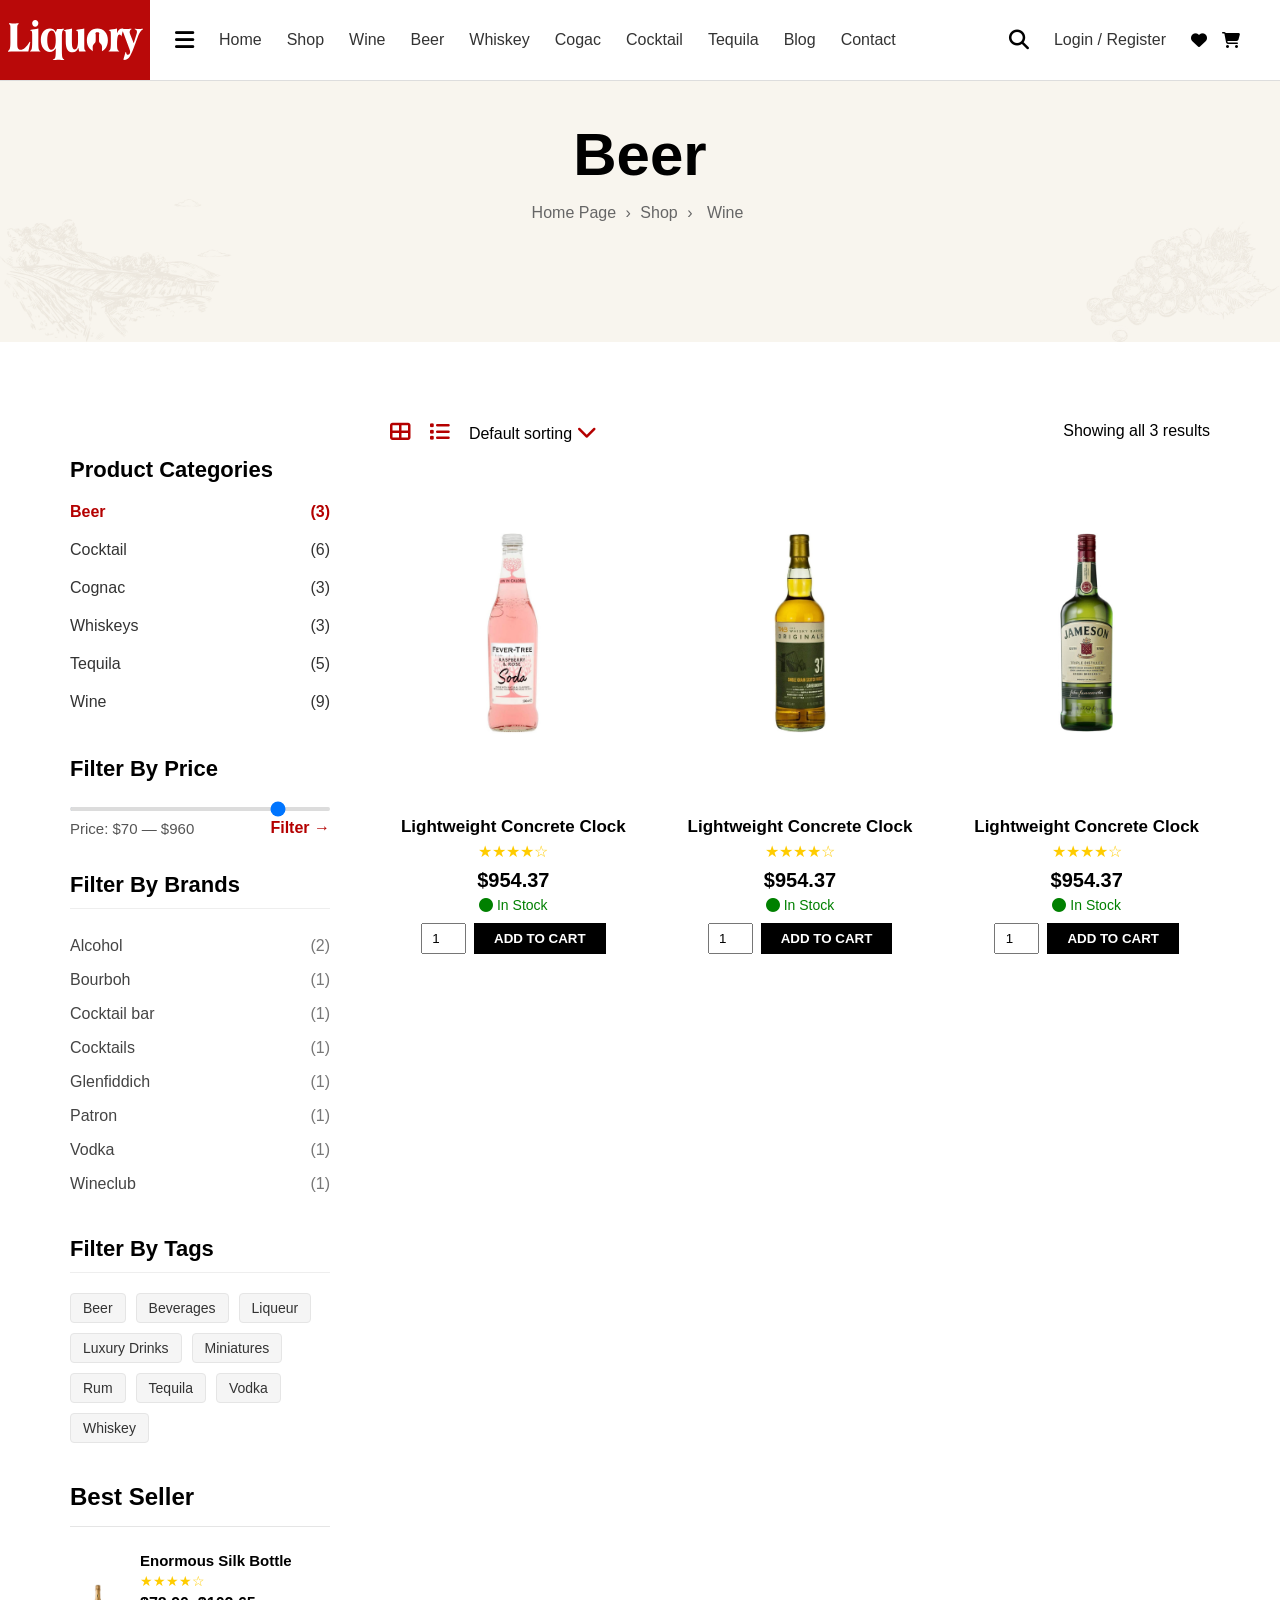
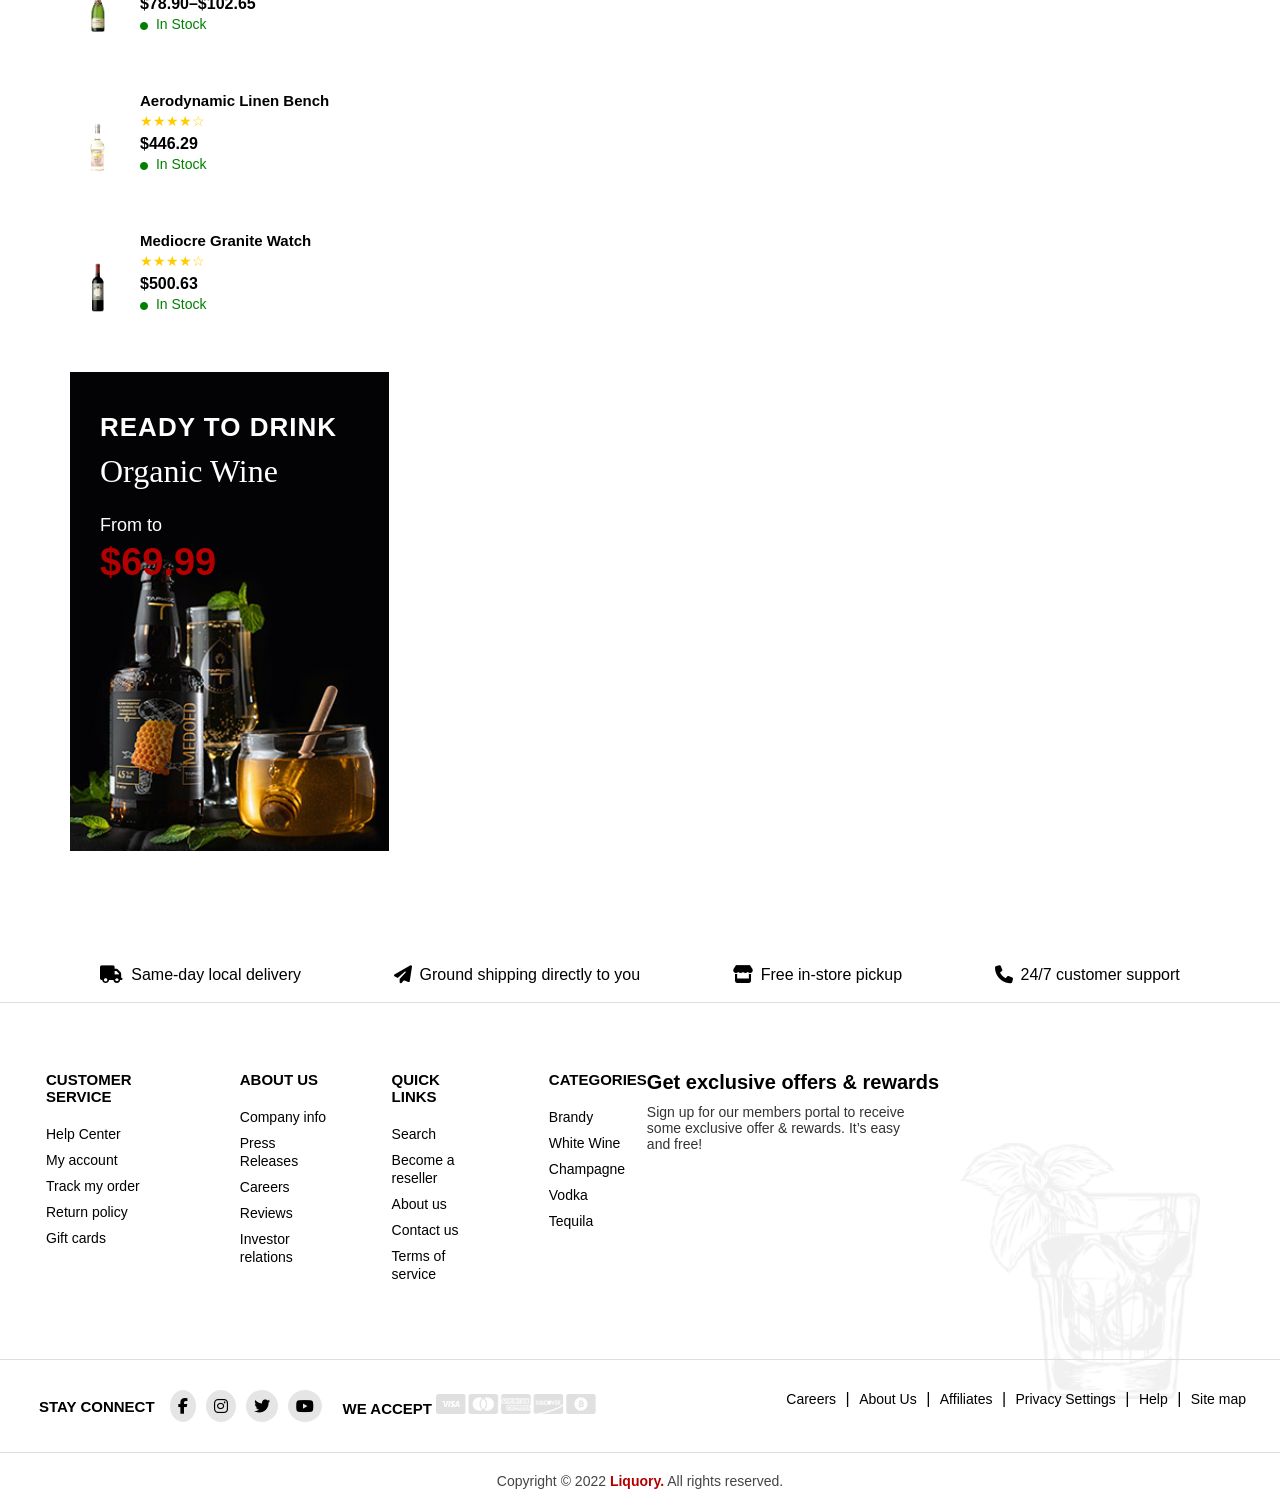
==== FinalProject_Front/Beer.html @ c6798a70 "added beer page and cleaned code" ====
<!DOCTYPE html>
<html lang="en">

<head>
    <meta charset="UTF-8">
    <meta name="viewport" content="width=device-width, initial-scale=1.0">
    <title>LiquoryBeer</title>
    <link rel="stylesheet" href="https://cdnjs.cloudflare.com/ajax/libs/font-awesome/6.5.0/css/all.min.css" />
    <link rel="stylesheet" href="./assets/css/Beer.css">
</head>

<body>

    <header>
        <nav class="navbar">
            <div class="nav-left">
                <div class="red-box">
                    <img src="./assets/img/logo-white (2).svg" alt="">
                </div>

                <div class="sidebar-icon">
                    <i class="fas fa-bars"></i>
                </div>

                <div class="nav-links">
                    <a href="Index.html">Home</a>
                    <a href="Shop1.html">Shop</a>
                    <a href="Wine.html">Wine</a>
                    <a href="Beer.html">Beer</a>
                    <a href="Whiskey.html">Whiskey</a>
                    <a href="Cogac.html">Cogac</a>
                    <a href="Cocktail.html">Cocktail</a>
                    <a href="Tequila.html">Tequila</a>
                    <a href="#blog">Blog</a>
                    <a href="#contact">Contact</a>
                </div>
            </div>

            <div class="nav-right">
                <div class="search-icon">
                    <i class="fas fa-search"></i>
                </div>
                <div class="auth">
                    <a href="#">Login / Register</a>
                </div>
                <div class="icons-nav">
                    <i class="fas fa-heart"></i>
                    <i class="fas fa-shopping-cart"></i>
                </div>
            </div>
        </nav>
    </header>


    <main>

        <section id="page-header">
            <div class="page-header-content">
                <h1>Beer</h1>

                <p class="breadcrumb">
                    <a href="#">Home Page</a> <span>›</span>
                    <a href="#">Shop</a> <span>›</span>
                    <span>Wine</span>
                </p>
            </div>
        </section>




        <section id="shop-page">
            <div class="shop-layout">

                <aside class="sidebar">

                    <section class="filter-section">
                        <h3 class="filter-title">Product Categories</h3>

                        <ul class="category-list">
                            <!-- <li>Accessories <span>(3)</span></li> -->
                            <li class="active">Beer <span>(3)</span></li>
                            <li>Cocktail <span>(6)</span></li>
                            <li>Cognac <span>(3)</span></li>
                            <!-- <li>Deals <span>(7)</span></li> -->
                            <!-- <li>Others Drinks <span>(2)</span></li> -->
                            <li>Whiskeys <span>(3)</span></li>
                            <li>Tequila <span>(5)</span></li>
                            <li>Wine <span>(9)</span></li>
                        </ul>
                    </section>



                    <section class="filter-section">
                        <h3 class="filter-title">Filter By Price</h3>

                        <div class="price-filter">
                            <input type="range" min="70" max="960" value="800">

                            <div class="filter-footer">
                                <p class="price-range">Price: $70 — $960</p>
                                <a href="#" class="filter-link">Filter →</a>
                            </div>
                        </div>
                    </section>



                    <section class="filter-section">
                        <h3 class="filter-title">Filter By Brands</h3>
                        <hr class="filter-line">

                        <ul class="brand-list">
                            <li>Alcohol <span>(2)</span></li>
                            <li>Bourboh <span>(1)</span></li>
                            <li>Cocktail bar <span>(1)</span></li>
                            <li>Cocktails <span>(1)</span></li>
                            <li>Glenfiddich <span>(1)</span></li>
                            <li>Patron <span>(1)</span></li>
                            <li>Vodka <span>(1)</span></li>
                            <li>Wineclub <span>(1)</span></li>
                        </ul>
                    </section>



                    <section class="filter-section">
                        <h3 class="filter-title">Filter By Tags</h3>
                        <hr class="filter-line">

                        <div class="tag-box">
                            <span class="tag">Beer</span>
                            <span class="tag">Beverages</span>
                            <span class="tag">Liqueur</span>
                            <span class="tag">Luxury Drinks</span>
                            <span class="tag">Miniatures</span>
                            <span class="tag">Rum</span>
                            <span class="tag">Tequila</span>
                            <span class="tag">Vodka</span>
                            <span class="tag">Whiskey</span>
                        </div>
                    </section>



                    <section class="best-seller-box">
                        <h3 class="best-seller-title">Best Seller</h3>
                        <hr class="best-line">

                        <div class="best-seller-item">
                            <img src="./assets/img/DomaineCarneros.jpg" alt="">
                            <div class="best-info">
                                <h4>Enormous Silk Bottle</h4>
                                <div class="stars">★★★★☆</div>
                                <p class="best-price">$78.90–$102.65</p>
                                <p class="best-stock"><i class="fa-solid fa-circle"></i> In Stock</p>
                            </div>
                        </div>

                        <div class="best-seller-item">
                            <img src="./assets/img/Prosecco.jpg" alt="">
                            <div class="best-info">
                                <h4>Aerodynamic Linen Bench</h4>
                                <div class="stars">★★★★☆</div>
                                <p class="best-price">$446.29</p>
                                <p class="best-stock"><i class="fa-solid fa-circle"></i> In Stock</p>
                            </div>
                        </div>

                        <div class="best-seller-item">
                            <img src="./assets/img/RedWine.jpg" alt="">
                            <div class="best-info">
                                <h4>Mediocre Granite Watch</h4>
                                <div class="stars">★★★★☆</div>
                                <p class="best-price">$500.63</p>
                                <p class="best-stock"><i class="fa-solid fa-circle"></i> In Stock</p>
                            </div>
                        </div>
                    </section>


                    <section class="best-banner-box">
                        <div class="banner-content">
                            <h3>READY TO DRINK</h3>
                            <h2>Organic Wine</h2>
                            <p class="from">From to</p>
                            <p class="price">$69.99</p>
                        </div>

                        <img src="./assets/img/Banner2-1.jpg" alt="">
                    </section>


                </aside>


                <div class="products-area">

                    <div class="products-header">
                        <div class="sorting-left">
                            <i class="fa-solid fa-table-cells-large"></i>
                            <i class="fa-solid fa-list"></i>
                            <span>Default sorting <i class="fa-solid fa-chevron-down"></i></span>
                        </div>

                        <div class="results-right">
                            Showing all 3 results
                        </div>
                    </div>

                    <div class="products-grid">

                        <div class="product-card">

                            <div class="product-img">
                                <img src="./assets/img/FeverTree.jpg" alt="">

                                <div class="product-icons">
                                    <i class="fa-solid fa-magnifying-glass"></i>
                                    <i class="fa-solid fa-cart-shopping"></i>
                                </div>
                            </div>

                            <h4>Lightweight Concrete Clock</h4>
                            <div class="stars">★★★★☆</div>
                            <p class="price">$954.37</p>
                            <p class="stock"><i class="fa-solid fa-circle"></i> In Stock</p>

                            <div class="cart">
                                <input type="number" value="1">
                                <button>ADD TO CART</button>
                            </div>
                        </div>

                        <div class="product-card">

                            <div class="product-img">
                                <img src="./assets/img/TheWhiskyBarrel.jpg" alt="">

                                <div class="product-icons">
                                    <i class="fa-solid fa-magnifying-glass"></i>
                                    <i class="fa-solid fa-cart-shopping"></i>
                                </div>
                            </div>

                            <h4>Lightweight Concrete Clock</h4>
                            <div class="stars">★★★★☆</div>
                            <p class="price">$954.37</p>
                            <p class="stock"><i class="fa-solid fa-circle"></i> In Stock</p>

                            <div class="cart">
                                <input type="number" value="1">
                                <button>ADD TO CART</button>
                            </div>
                        </div>

                        <div class="product-card">

                            <div class="product-img">
                                <img src="./assets/img/Jameson.jpg" alt="">

                                <div class="product-icons">
                                    <i class="fa-solid fa-magnifying-glass"></i>
                                    <i class="fa-solid fa-cart-shopping"></i>
                                </div>
                            </div>

                            <h4>Lightweight Concrete Clock</h4>
                            <div class="stars">★★★★☆</div>
                            <p class="price">$954.37</p>
                            <p class="stock"><i class="fa-solid fa-circle"></i> In Stock</p>

                            <div class="cart">
                                <input type="number" value="1">
                                <button>ADD TO CART</button>
                            </div>
                        </div>
                    </div>
                </div>

            </div>
        </section>



    </main>

    <footer id="footer">
        <div class="footer-top">
            <div class="footer-info">
                <i class="fa-solid fa-truck"></i>
                <p>Same-day local delivery</p>
            </div>
            <div class="footer-info">
                <i class="fa-solid fa-paper-plane"></i>
                <p>Ground shipping directly to you</p>
            </div>
            <div class="footer-info">
                <i class="fa-solid fa-store"></i>
                <p>Free in-store pickup</p>
            </div>
            <div class="footer-info">
                <i class="fa-solid fa-phone"></i>
                <p>24/7 customer support</p>
            </div>
        </div>

        <div class="footer-main">
            <div class="footer-cols">
                <div class="footer-col">
                    <h4>CUSTOMER SERVICE</h4>
                    <ul>
                        <li><a href="#">Help Center</a></li>
                        <li><a href="#">My account</a></li>
                        <li><a href="#">Track my order</a></li>
                        <li><a href="#">Return policy</a></li>
                        <li><a href="#">Gift cards</a></li>
                    </ul>
                </div>

                <div class="footer-col">
                    <h4>ABOUT US</h4>
                    <ul>
                        <li><a href="#">Company info</a></li>
                        <li><a href="#">Press Releases</a></li>
                        <li><a href="#">Careers</a></li>
                        <li><a href="#">Reviews</a></li>
                        <li><a href="#">Investor relations</a></li>
                    </ul>
                </div>

                <div class="footer-col">
                    <h4>QUICK LINKS</h4>
                    <ul>
                        <li><a href="#">Search</a></li>
                        <li><a href="#">Become a reseller</a></li>
                        <li><a href="#">About us</a></li>
                        <li><a href="#">Contact us</a></li>
                        <li><a href="#">Terms of service</a></li>
                    </ul>
                </div>

                <div class="footer-col">
                    <h4>CATEGORIES</h4>
                    <ul>
                        <li><a href="#">Brandy</a></li>
                        <li><a href="#">White Wine</a></li>
                        <li><a href="#">Champagne</a></li>
                        <li><a href="#">Vodka</a></li>
                        <li><a href="#">Tequila</a></li>
                    </ul>
                </div>
            </div>

            <div class="footer-offer">
                <h3>Get exclusive offers & rewards</h3>
                <p>
                    Sign up for our members portal to receive some exclusive offer & rewards. It’s easy and free!
                </p>
            </div>
        </div>

        <div class="footer-bottom">
            <div class="footer-left">
                <div class="social">
                    <span class="title">STAY CONNECT</span>
                    <div class="social-icons">
                        <i class="fa-brands fa-facebook-f"></i>
                        <i class="fa-brands fa-instagram"></i>
                        <i class="fa-brands fa-twitter"></i>
                        <i class="fa-brands fa-youtube"></i>
                    </div>
                </div>

                <div class="payments">
                    <span class="title">WE ACCEPT</span>
                    <img src="./assets/img/PaymentLogo.png" alt="">
                </div>
            </div>

            <div class="footer-right">
                <div class="links">
                    <a href="#">Careers</a> |
                    <a href="#">About Us</a> |
                    <a href="#">Affiliates</a> |
                    <a href="#">Privacy Settings</a> |
                    <a href="#">Help</a> |
                    <a href="#">Site map</a>
                </div>
            </div>
        </div>
        <div class="footer-copy">
            <p>Copyright © 2022 <span>Liquory.</span> All rights reserved.</p>
        </div>
        <img src="./assets/img/Glass.png" alt="Footer Decoration" class="footer-side-image">
    </footer>

    <script src="./assets/js/Beer.js"></script>

</body>

</html>
---- FinalProject_Front/assets/css/Beer.css ----
* {
    margin: 0;
    padding: 0;
    box-sizing: border-box;
    scroll-behavior: smooth;
}

body {
    font-family: Arial, sans-serif;
}

header {
    position: fixed;
    top: 0;
    left: 0;
    width: 100%;
    background-color: #fff;
    border-bottom: 1px solid #ddd;
    z-index: 1000;
}

.navbar {
    display: flex;
    align-items: center;
    justify-content: space-between;
    height: 80px;
    padding: 0 40px;
}

.nav-left {
    margin-left: -40px;
    display: flex;
    align-items: center;
    gap: 25px;
}

.red-box {
    width: 150px;
    height: 80px;
    background-color: rgb(185, 9, 9);
    display: flex;
    align-items: center;
    justify-content: center;
}

.brand-logo {
    height: 45px;
    object-fit: contain;
}

.sidebar-icon i {
    font-size: 22px;
    cursor: pointer;
}

.nav-links {
    display: flex;
    align-items: center;
    gap: 25px;
}

.nav-links a {
    text-decoration: none;
    color: #333;
    font-weight: 500;
    transition: color 0.3s;
}

.nav-links a:hover {
    color: red;
}

.nav-right {
    display: flex;
    align-items: center;
    gap: 25px;
}

.search-icon i,
.icons i {
    font-size: 20px;
    cursor: pointer;
}

.auth a {
    text-decoration: none;
    color: #333;
    font-weight: 500;
}

.icons-nav {
    display: flex;
    gap: 15px;
}

section:nth-child(even) {
    background-color: #fff;
}



#page-header {
    background: #f8f5ee url("../img/Background3.png") center bottom no-repeat;
    background-size: 100% auto;
    text-align: center;
    padding: 120px 0;
}

.page-header-content h1 {
    font-size: 60px;
    font-weight: 800;
    margin-bottom: 15px;
}

.page-header-content .breadcrumb {
    font-size: 16px;
    color: #666;
}

.page-header-content .breadcrumb a {
    color: #666;
    text-decoration: none;
    font-weight: 500;
}

.page-header-content .breadcrumb span {
    margin: 0 5px;
}

.page-header-content .breadcrumb a:hover {
    color: #000;
}




#shop-page {
    padding: 80px 70px;
    background-color: #fff;
}

.shop-layout {
    display: flex;
    gap: 60px;
}


.sidebar {
    width: 260px;
}

.filter-section {
    margin-bottom: 35px;
}

.filter-title {
    font-size: 22px;
    font-weight: 700;
    margin-bottom: 15px;
}

.filter-line {
    border: none;
    height: 1px;
    background: #e5e5e5;
    margin-bottom: 15px;
}

.category-list {
    list-style: none;
    padding: 0;
    margin: 0;
}

.category-list li {
    font-size: 16px;
    padding: 10px 0;
    display: flex;
    justify-content: space-between;
    cursor: pointer;
    color: #333;
    transition: 0.2s ease;
}

.category-list li:hover,
.category-list li.active {
    color: #b40000;
    font-weight: 700;
}

.price-filter input[type="range"] {
    width: 100%;
    margin: 15px 0 8px 0;
    cursor: pointer;
}

.price-filter input[type="range"]::-webkit-slider-runnable-track {
    height: 4px;
    background: #dcdcdc;
    border-radius: 3px;
}

.price-filter input[type="range"]::-webkit-slider-thumb {
    -webkit-appearance: none;
    width: 16px;
    height: 16px;
    background: #b40000;
    border-radius: 50%;
    margin-top: -6px;
    cursor: pointer;
}

.price-filter input[type="range"]::-moz-range-thumb {
    width: 16px;
    height: 16px;
    background: #b40000;
    border-radius: 50%;
    cursor: pointer;
}


.price-range {
    color: #555;
    font-size: 15px;
}

.filter-footer {
    display: flex;
    justify-content: space-between;
    align-items: center;
}

.filter-link {
    color: #b40000;
    font-weight: 600;
    font-size: 16px;
    text-decoration: none;
}

.filter-link:hover {
    text-decoration: underline;
}

.brand-list {
    list-style: none;
    padding: 0;
    margin: 0;
}

.brand-list li {
    font-size: 16px;
    padding: 8px 0;
    display: flex;
    justify-content: space-between;
    cursor: pointer;
    color: #444;
    transition: 0.2s ease;
}

.brand-list li:hover {
    color: #b40000;
    font-weight: 600;
}

.tag-box {
    display: flex;
    flex-wrap: wrap;
    gap: 10px;
}

.tag {
    display: inline-block;
    padding: 6px 12px;
    border: 1px solid #ddd;
    border-radius: 4px;
    font-size: 14px;
    cursor: pointer;
    color: #555;
    transition: 0.2s ease;
}

.tag:hover {
    background: #b40000;
    color: #fff;
    border-color: #b40000;
}



.products-area {
    flex: 1;
}

.products-header {
    display: flex;
    justify-content: space-between;
    margin-bottom: 25px;
}

.sorting-left i {
    margin-right: 15px;
    cursor: pointer;
    color: #b40000;
    font-size: 20px;
}

.products-grid {
    display: grid;
    grid-template-columns: repeat(3, 1fr);
    gap: 40px;
}

.product-card {
    text-align: center;
    transition: 0.3s;
}

.product-card:hover {
    transform: translateY(-5px);
}

.product-card img {
    width: 230px;
    height: 330px;
    object-fit: contain;
}

.product-img {
    position: relative;
    overflow: hidden;
}

.product-icons {
    position: absolute;
    top: 57px;
    right: 51px;
    display: flex;
    flex-direction: column;
    gap: 10px;
    opacity: 0;
    transform: translateY(-12px);
    transition: opacity 0.3s ease, transform 0.3s ease;
}

.product-icons i {
    background-color: #fff;
    color: #000;
    border-radius: 50%;
    padding: 10px;
    font-size: 14px;
    cursor: pointer;
    box-shadow: 0 2px 6px rgba(0, 0, 0, 0.2);
    transition: background 0.3s ease, color 0.3s ease;
}

.product-card:hover .product-icons {
    opacity: 1;
    transform: translateY(0);
}

.product-icons i:hover {
    background-color: #b40000;
    color: #fff;
}

.product-card h4 {
    margin: 15px 0 5px 0;
    font-size: 17px;
    font-weight: 700;
}

.stars {
    color: #ffcc00;
    margin-bottom: 8px;
}

.price {
    font-size: 20px;
    font-weight: 700;
    color: #000;
}

.stock {
    color: green;
    margin-top: 5px;
    font-size: 14px;
}

.cart {
    display: flex;
    justify-content: center;
    gap: 8px;
    margin-top: 10px;
}

.cart input {
    width: 45px;
    text-align: center;
}

.cart button {
    background: #000;
    color: #fff;
    padding: 8px 20px;
    border: none;
    cursor: pointer;
    font-weight: 600;
    transition: 0.3s;
}

.cart button:hover {
    background: #b40000;
}




.best-seller-box {
    margin-top: 40px;
}

.best-seller-title {
    font-size: 24px;
    font-weight: 700;
    margin-bottom: 15px;
}

.best-line {
    border: none;
    height: 1px;
    background: #e5e5e5;
    margin-bottom: 25px;
}

.best-seller-item {
    display: flex;
    align-items: flex-start;
    gap: 15px;
    margin-bottom: 30px;
}

.best-seller-item img {
    width: 55px;
    height: 110px;
    object-fit: contain;
}

.best-info h4 {
    font-size: 15px;
    font-weight: 700;
    margin-bottom: 4px;
}

.best-info .stars {
    color: #ffcc00;
    font-size: 14px;
    margin-bottom: 6px;
}

.best-price {
    font-size: 16px;
    font-weight: 700;
    margin-bottom: 3px;
}

.best-stock {
    color: green;
    font-size: 14px;
}

.best-stock i {
    font-size: 8px;
    margin-right: 4px;
}

.best-banner-box {
    height: 400px;
    width: 319px;
    position: relative;
    margin-top: 30px;
    margin-bottom: 96px;
}

.best-banner-box img {
    width: 100%;
    display: block;
}

.banner-content {
    position: absolute;
    top: 40px;
    left: 30px;
    z-index: 2;
    color: #fff;
    text-align: left;
}

.banner-content h3 {
    font-size: 26px;
    font-weight: 800;
    margin-bottom: 10px;
    letter-spacing: 1px;
}

.banner-content h2 {
    font-size: 32px;
    font-family: "Brush Script MT", cursive;
    font-weight: 400;
    margin-bottom: 25px;
}

.banner-content .from {
    font-size: 18px;
    margin-bottom: 5px;
}

.banner-content .price {
    font-size: 38px;
    font-weight: 800;
    color: #b40000;
}






.filter-section {
    margin-top: 35px;
}

.filter-title {
    font-size: 22px;
    font-weight: 700;
    margin-bottom: 10px;
}

.filter-line {
    border: none;
    border-top: 1px solid #eee;
    margin-bottom: 20px;
}

.brand-list {
    list-style: none;
    padding: 0;
    margin: 0;
}

.brand-list li {
    display: flex;
    justify-content: space-between;
    padding: 8px 0;
    font-size: 16px;
    cursor: pointer;
    color: #444;
}

.brand-list li span {
    color: #777;
}

.brand-list li:hover {
    color: #b40000;
}

.tag-box {
    display: flex;
    flex-wrap: wrap;
    gap: 10px;
}

.tag {
    background: #f5f5f5;
    border: 1px solid #e5e5e5;
    padding: 6px 12px;
    border-radius: 4px;
    font-size: 14px;
    color: #333;
    cursor: pointer;
    transition: 0.2s;
}

.tag:hover {
    background: #b40000;
    border-color: #b40000;
    color: #fff;
}











#footer {
    position: relative;
    background-color: #fff;
    color: #000;
    font-family: "Poppins", sans-serif;
    overflow: hidden;
}

.footer-side-image {
    position: absolute;
    right: 80px;
    bottom: 110px;
    width: 240px;
    height: auto;
    opacity: 0.6;
    pointer-events: none;
    z-index: 1;
}

.footer-main,
.footer-bottom {
    position: relative;
    z-index: 5;
}



.footer-top {
    display: flex;
    justify-content: space-around;
    align-items: center;
    border-bottom: 1px solid #ddd;
    padding: 18px 54px;
}

.footer-top .footer-info {
    display: flex;
    align-items: center;
    gap: 8px;
}

.footer-top i {
    font-size: 18px;
}

.footer-main {
    display: flex;
    justify-content: space-between;
    padding: 68px 221px;
    position: relative;
}

.footer-cols {
    margin-left: -175px;
    display: flex;
    gap: 60px;
}

.footer-col h4 {
    font-weight: 700;
    font-size: 15px;
    margin-bottom: 20px;
}

.footer-col ul {
    list-style: none;
    padding: 0;
}

.footer-col ul li {
    margin-bottom: 8px;
}

.footer-col ul li a {
    color: #000;
    text-decoration: none;
    font-size: 14px;
}

.footer-col ul li a:hover {
    color: #b40000;
}

.footer-offer {
    margin-right: 90px;
    position: relative;
    width: 350px;
}

.footer-offer h3 {
    font-size: 20px;
    font-weight: 700;
}

.footer-offer p {
    font-size: 14px;
    color: #333;
    margin-top: 10px;
    max-width: 280px;
}

.footer-offer img {
    position: absolute;
    right: 0;
    top: 20px;
    width: 180px;
    opacity: 0.15;
}

.footer-bottom {
    display: flex;
    justify-content: space-between;
    align-items: flex-start;
    border-top: 1px solid #ddd;
    padding: 30px 75px;
    margin-left: -36px;
}

.footer-left {
    display: flex;
    align-items: center;
    gap: 21px;
}

.footer-left .social {
    display: flex;
    align-items: center;
    gap: 15px;
}

.footer-left .title {
    font-weight: 700;
    font-size: 15px;
    margin-bottom: 0;
}

.social-icons {
    display: flex;
    align-items: center;
    gap: 10px;
}

.social-icons i {
    background: #e5e5e5;
    color: #000;
    border-radius: 50%;
    padding: 8px;
    cursor: pointer;
    transition: 0.3s;
}

.social-icons i:hover {
    background: #b40000;
    color: #fff;
}

.payments img {
    width: 160px;
    opacity: 0.6;
}

.footer-right {
    text-align: right;
    margin-right: -46px;
}

.footer-right .links a {
    color: #000;
    text-decoration: none;
    margin: 0 5px;
    font-size: 14px;
}

.footer-right .links a:hover {
    color: #b40000;
}

.footer-right p {
    font-size: 14px;
    color: #444;
    margin-top: 10px;
}

.footer-copy {
    border-top: 1px solid #ddd;
    text-align: center;
    padding: 20px 0;
    background-color: #fff;
}

.footer-copy p {
    font-size: 14px;
    color: #444;
    margin: 0;
}

.footer-copy span {
    color: #b40000;
    font-weight: 700;
}
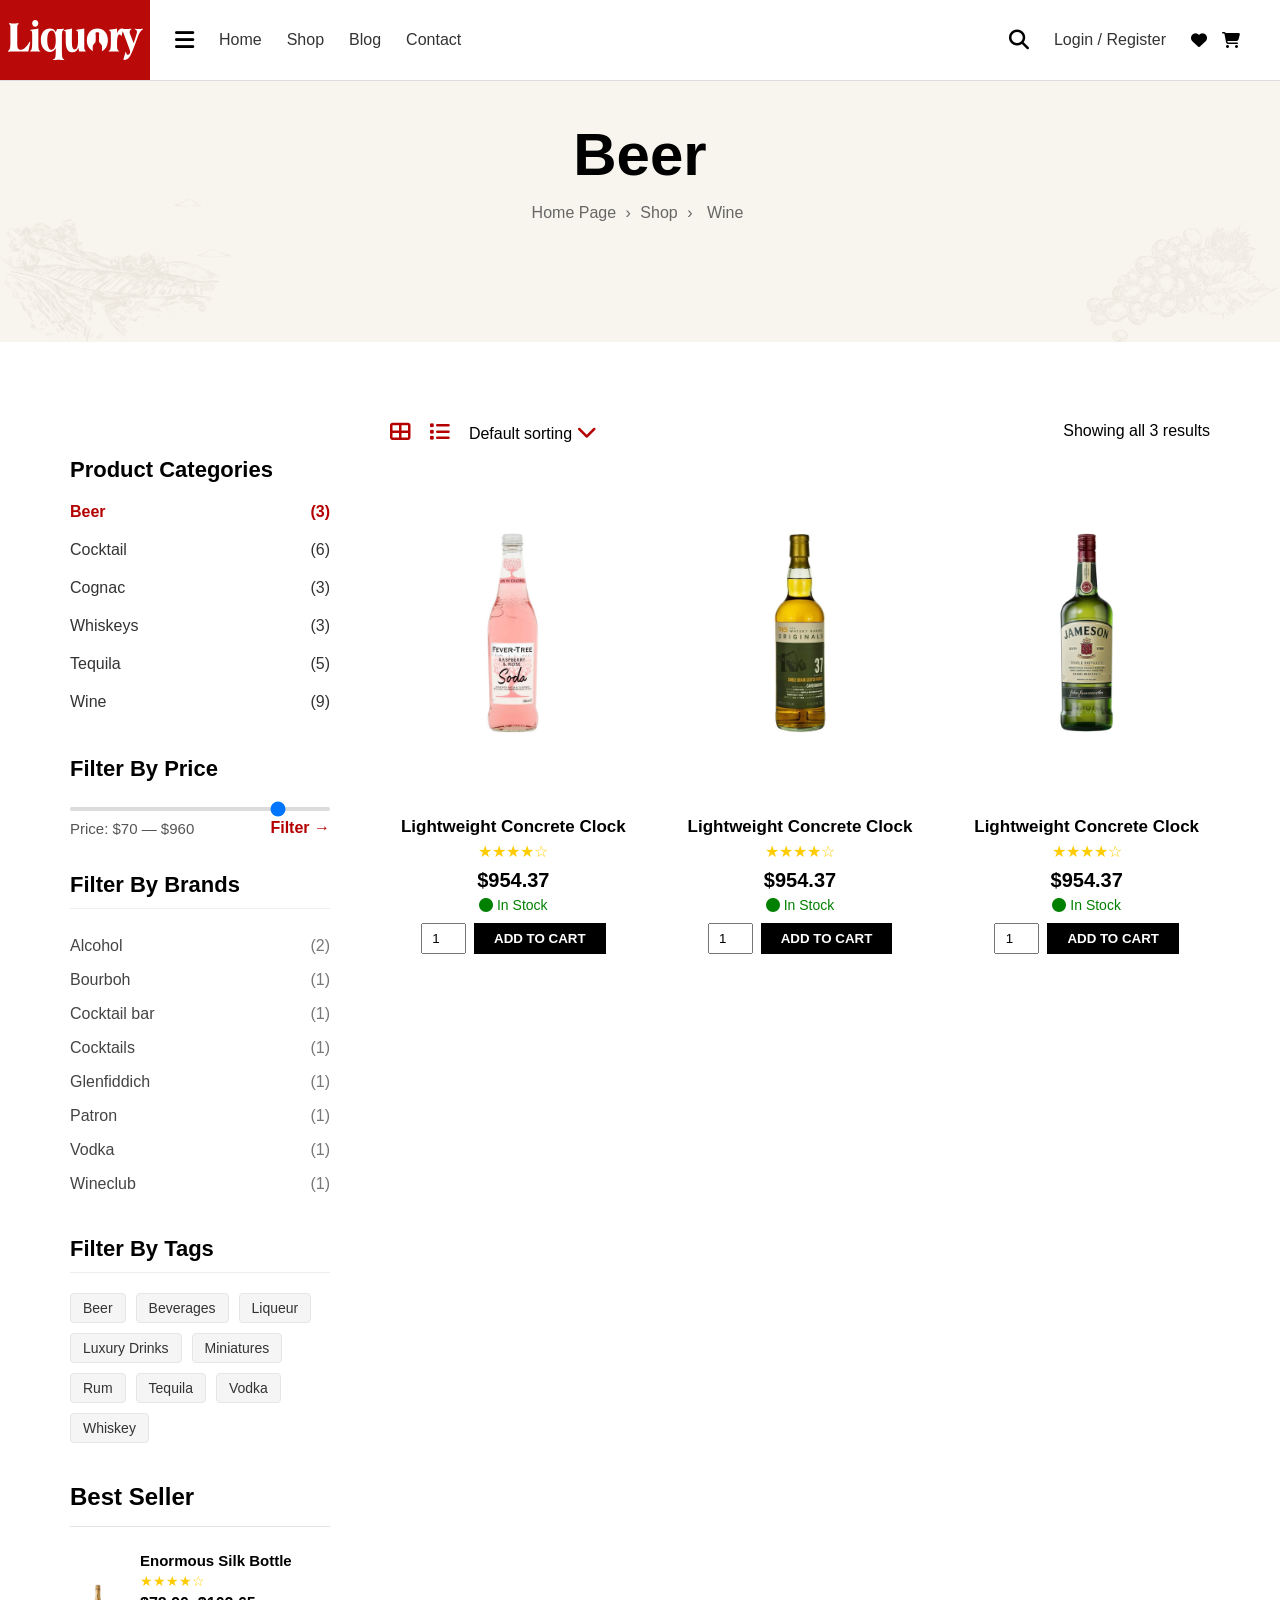
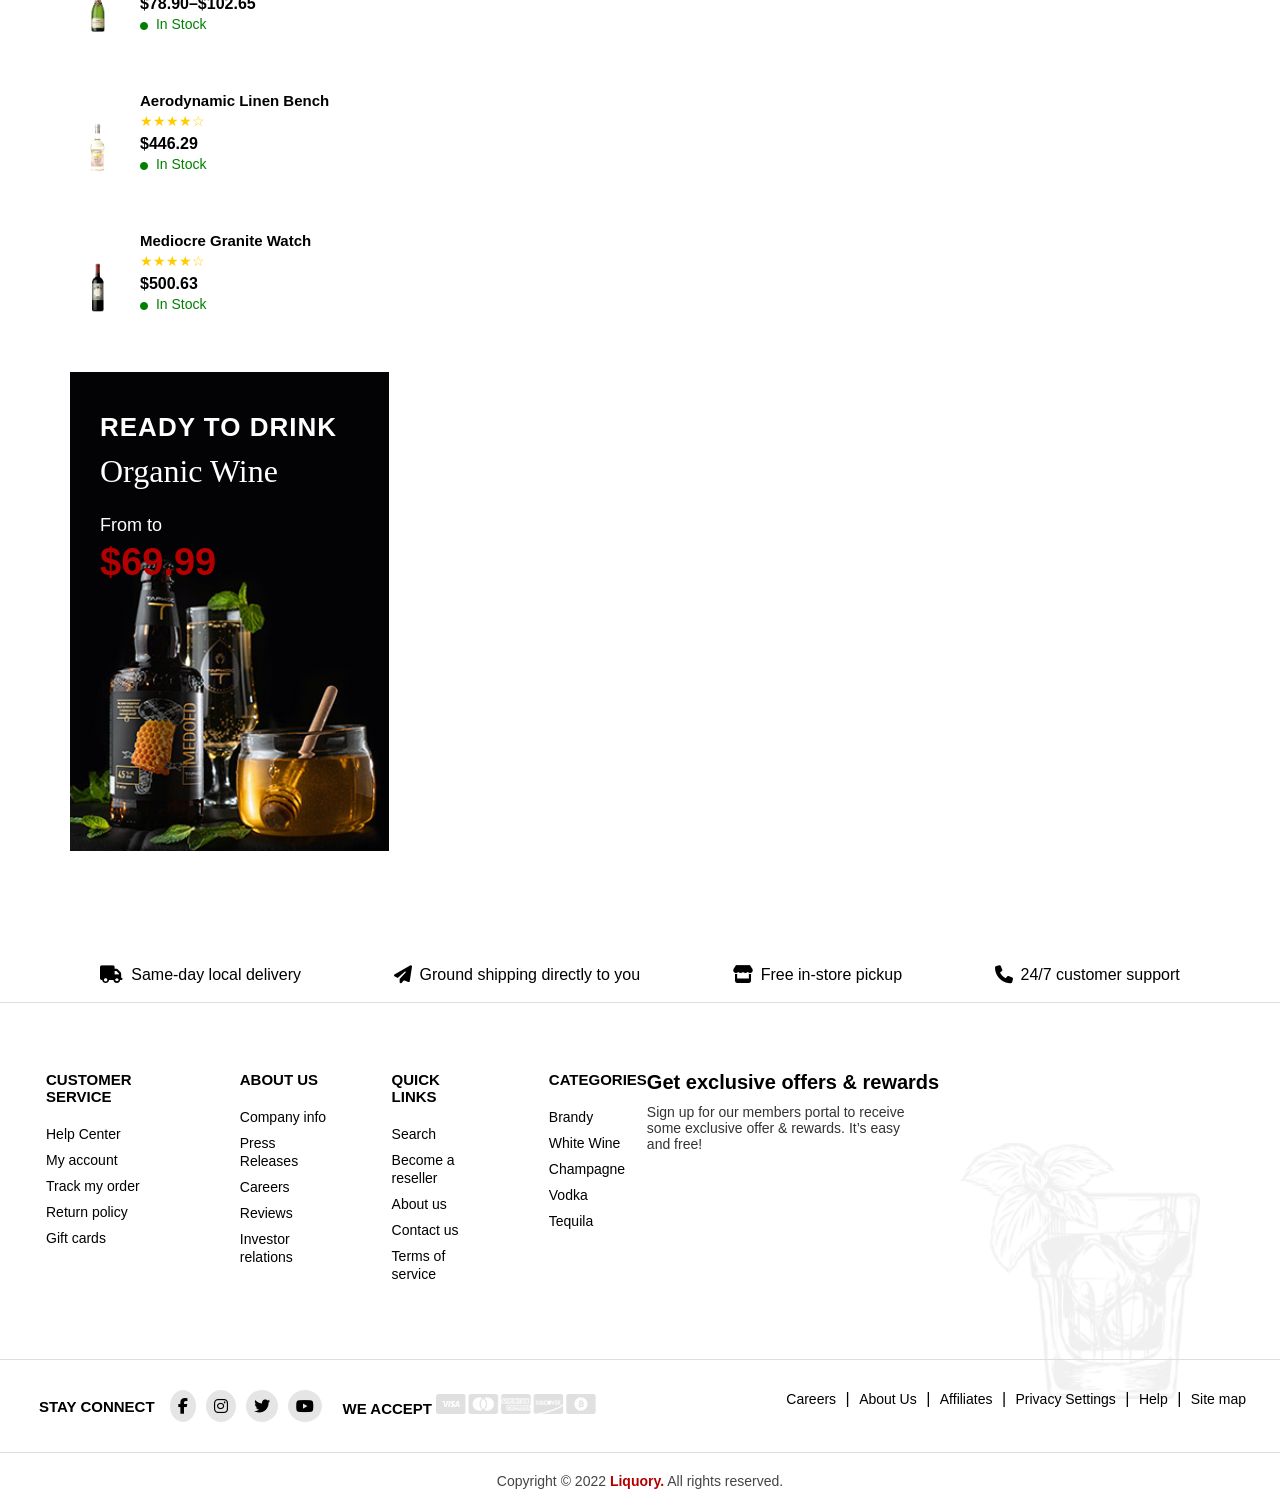
==== commit 619d5c04: "edited sidebar section" ====
--- a/FinalProject_Front/Beer.html
+++ b/FinalProject_Front/Beer.html
@@ -18,21 +18,55 @@
                     <img src="./assets/img/logo-white (2).svg" alt="">
                 </div>
 
-                <div class="sidebar-icon">
+                <div class="sidebar-icon" onclick="toggleSidebar()">
                     <i class="fas fa-bars"></i>
                 </div>
+                <div id="sidebar-dropdown" class="sidebar-dropdown">
+                    <ul>
+                        <li>
+                            <a href="Wine.html">
+                                <i class="fa-solid fa-wine-glass"></i> Wine
+                            </a>
+                        </li>
+
+                        <li>
+                            <a href="Beer.html">
+                                <i class="fa-solid fa-beer-mug-empty"></i> Beer
+                            </a>
+                        </li>
+
+                        <li>
+                            <a href="Whiskey.html">
+                                <i class="fa-solid fa-whiskey-glass"></i> Whiskey
+                            </a>
+                        </li>
+
+                        <li>
+                            <a href="Cogac.html">
+                                <i class="fa-solid fa-whiskey-glass"></i> Cognac
+                            </a>
+                        </li>
+
+                        <li>
+                            <a href="Cocktail.html">
+                                <i class="fa-solid fa-martini-glass"></i> Cocktail
+                            </a>
+                        </li>
+
+                        <li>
+                            <a href="Tequila.html">
+                                <i class="fa-solid fa-bottle-droplet"></i> Tequila
+                            </a>
+                        </li>
+                    </ul>
+                </div>
+
 
                 <div class="nav-links">
                     <a href="Index.html">Home</a>
                     <a href="Shop1.html">Shop</a>
-                    <a href="Wine.html">Wine</a>
-                    <a href="Beer.html">Beer</a>
-                    <a href="Whiskey.html">Whiskey</a>
-                    <a href="Cogac.html">Cogac</a>
-                    <a href="Cocktail.html">Cocktail</a>
-                    <a href="Tequila.html">Tequila</a>
-                    <a href="#blog">Blog</a>
-                    <a href="#contact">Contact</a>
+                    <a href="Blog.html">Blog</a>
+                    <a href="Contact.html">Contact</a>
                 </div>
             </div>
 
--- a/FinalProject_Front/assets/css/Beer.css
+++ b/FinalProject_Front/assets/css/Beer.css
@@ -96,6 +96,110 @@
 section:nth-child(even) {
     background-color: #fff;
 }
+
+
+
+
+
+
+
+
+
+
+/* ---------- SIDEBAR DROPDOWN (yuxarıdan aşağı düşən) ---------- */
+.sidebar-dropdown {
+    position: absolute;
+    top: 80px;            /* navbarın altı */
+    left: 151px;          /* iconun altına uyğunlaşdırma */
+    width: 260px;
+    height: 500px;
+    background: #f8f5ee url("../img/DropdownImg.png") center bottom no-repeat;
+    border: 1px solid #ddd;
+    box-shadow: 0 8px 25px rgba(0,0,0,0.15);
+    padding: 10px 0;
+    display: none;
+    z-index: 3000;
+}
+
+/* Aktiv olanda görünür */
+.sidebar-dropdown.active {
+    display: block;
+    animation: dropdownFade 0.25s ease-out;
+}
+
+/* İç siyahı */
+.sidebar-dropdown ul {
+    margin: 0;
+    padding: 0;
+    list-style: none;
+}
+
+/* Hər item */
+.sidebar-dropdown li a {
+    display: flex;
+    align-items: center;
+    gap: 12px;
+    padding: 16px 18px;
+    font-size: 16px;
+    text-decoration: none;
+    color: #22222284;
+    font-weight: 100px;
+    transition: 0.2s;
+}
+
+/* Item hover */
+.sidebar-dropdown li a:hover {
+    color: #4d4c4c;
+}
+
+/* Kiçik ikon */
+.sidebar-dropdown .icon {
+    width: 22px;
+    opacity: 0.8;
+}
+
+/* Animasiya */
+@keyframes dropdownFade {
+    from { opacity: 0; transform: translateY(-12px); }
+    to   { opacity: 1; transform: translateY(0); }
+}
+
+
+.sidebar-dropdown a {
+    display: flex;
+    align-items: center;
+    gap: 14px;
+    padding: 12px 20px;
+    font-size: 16px;
+    text-decoration: none;
+    transition: 0.2s;
+    font-weight: 600;
+}
+
+.sidebar-dropdown a i {
+    width: 20px;
+    font-size: 18px;
+}
+
+/* .sidebar-dropdown a:hover {
+    background: #f4f4f4;
+} */
+
+/* .sidebar-dropdown a:hover i {
+    color: #b40000;
+} */
+
+
+
+
+
+
+
+
+
+
+
+
 
 
 
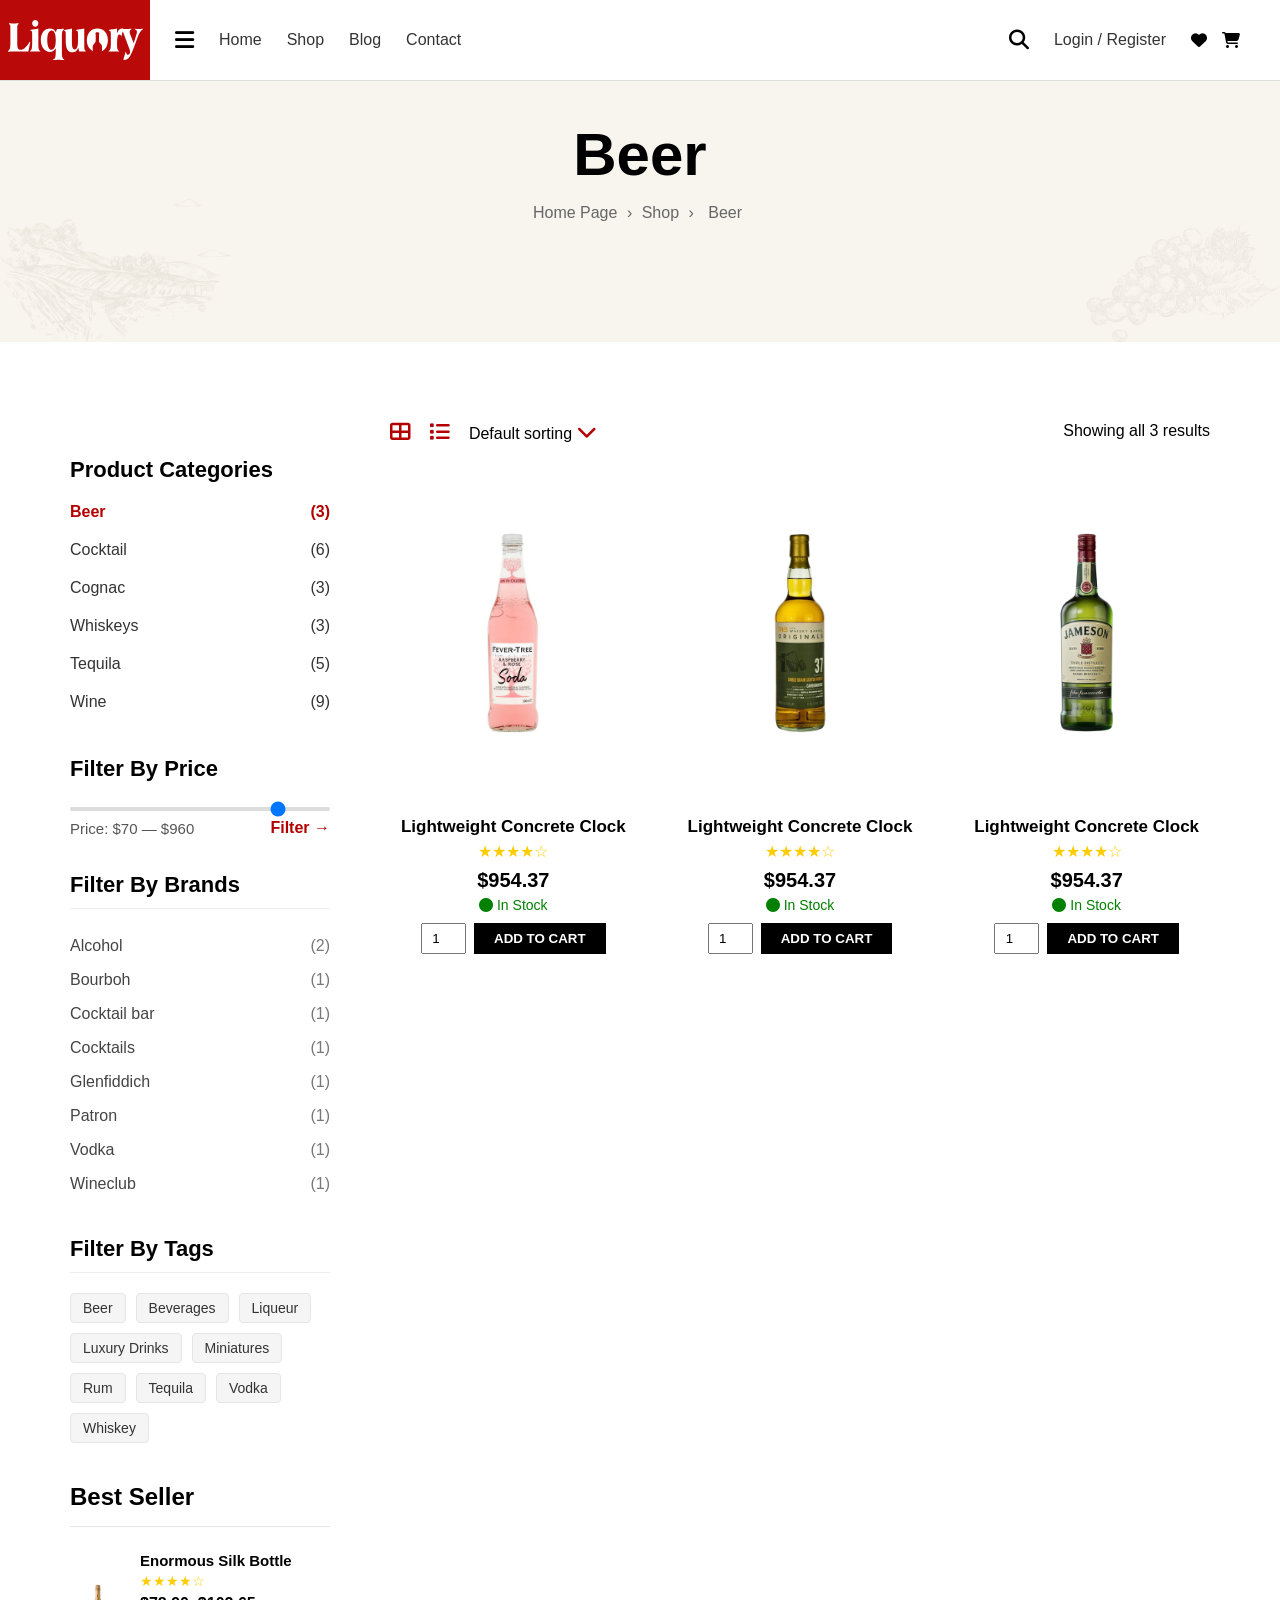
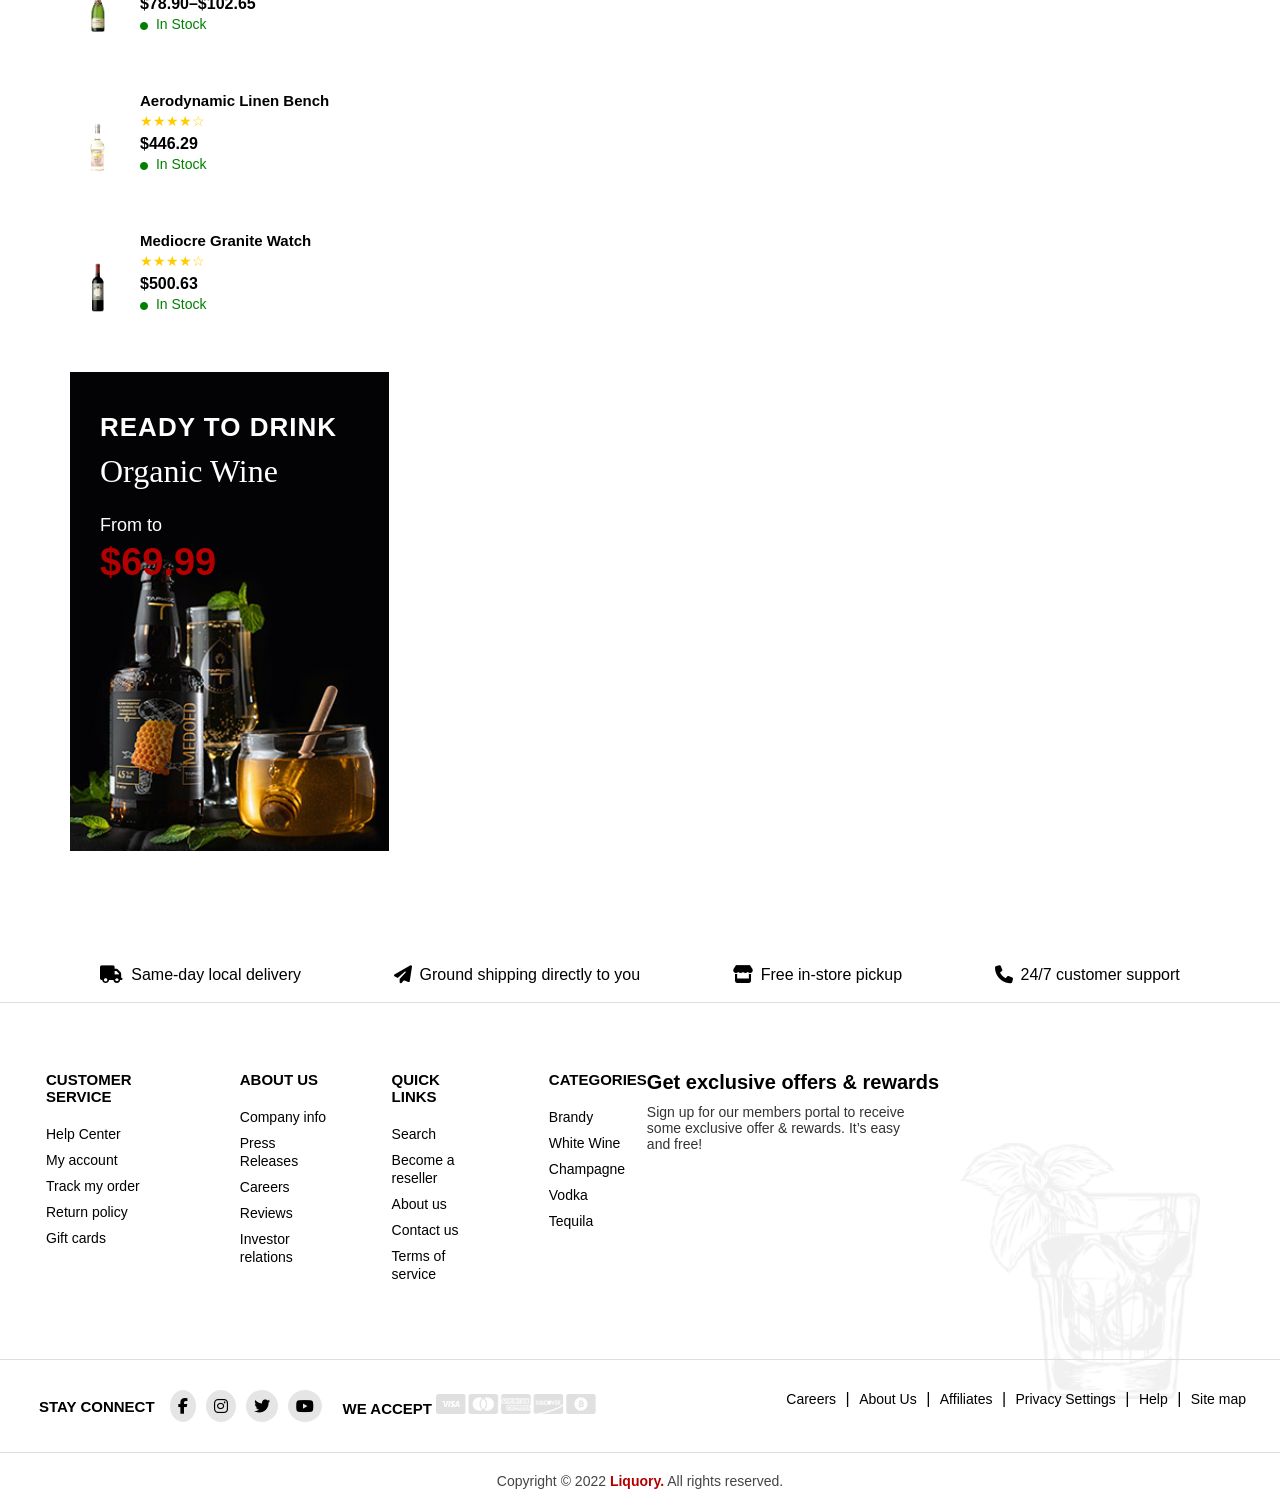
==== commit 68b793bd: "added responsibility" ====
--- a/FinalProject_Front/Beer.html
+++ b/FinalProject_Front/Beer.html
@@ -95,7 +95,7 @@
                 <p class="breadcrumb">
                     <a href="#">Home Page</a> <span>›</span>
                     <a href="#">Shop</a> <span>›</span>
-                    <span>Wine</span>
+                    <span>Beer</span>
                 </p>
             </div>
         </section>
--- a/FinalProject_Front/assets/css/Beer.css
+++ b/FinalProject_Front/assets/css/Beer.css
@@ -109,13 +109,15 @@
 /* ---------- SIDEBAR DROPDOWN (yuxarıdan aşağı düşən) ---------- */
 .sidebar-dropdown {
     position: absolute;
-    top: 80px;            /* navbarın altı */
-    left: 151px;          /* iconun altına uyğunlaşdırma */
+    top: 80px;
+    /* navbarın altı */
+    left: 151px;
+    /* iconun altına uyğunlaşdırma */
     width: 260px;
     height: 500px;
     background: #f8f5ee url("../img/DropdownImg.png") center bottom no-repeat;
     border: 1px solid #ddd;
-    box-shadow: 0 8px 25px rgba(0,0,0,0.15);
+    box-shadow: 0 8px 25px rgba(0, 0, 0, 0.15);
     padding: 10px 0;
     display: none;
     z-index: 3000;
@@ -160,8 +162,15 @@
 
 /* Animasiya */
 @keyframes dropdownFade {
-    from { opacity: 0; transform: translateY(-12px); }
-    to   { opacity: 1; transform: translateY(0); }
+    from {
+        opacity: 0;
+        transform: translateY(-12px);
+    }
+
+    to {
+        opacity: 1;
+        transform: translateY(0);
+    }
 }
 
 
@@ -188,16 +197,6 @@
 /* .sidebar-dropdown a:hover i {
     color: #b40000;
 } */
-
-
-
-
-
-
-
-
-
-
 
 
 
@@ -900,4 +899,290 @@
 .footer-copy span {
     color: #b40000;
     font-weight: 700;
+}
+
+
+
+
+
+
+
+
+
+
+
+
+
+
+
+
+
+/* ============================================================
+   =========== 1200px (Laptop) ================================
+============================================================ */
+@media(max-width:1200px) {
+
+    #shop-page {
+        padding: 80px 30px;
+    }
+
+    .products-grid {
+        gap: 20px;
+    }
+
+
+
+
+    .footer-main {
+        padding: 50px 120px;
+    }
+}
+
+
+
+@media(max-width:1200px) {
+
+    #shop-page {
+        padding: 80px 30px;
+    }
+
+    .products-grid {
+        gap: 20px;
+    }
+
+    .footer-main {
+        padding: 50px 120px;
+    }
+}
+
+
+
+@media(max-width:992px) {
+
+    .navbar {
+        display: flex;
+        align-items: center;
+        justify-content: space-between;
+    }
+
+    .nav-left {
+        display: flex;
+        align-items: center;
+        gap: 3px;
+    }
+
+    .nav-right {
+        display: flex;
+        align-items: center;
+        gap: 20px;
+        white-space: nowrap;
+    }
+
+    .nav-links {
+        display: flex;
+        gap: 11px;
+    }
+
+    .sidebar-icon {
+        display: block;
+    }
+
+    .sidebar-dropdown {
+        left: 110px;
+    }
+
+    .page-header-content h1 {
+        font-size: 42px;
+    }
+
+    .shop-layout {
+        flex-direction: column;
+    }
+
+    .sidebar {
+        width: 100%;
+        display: flex;
+        flex-wrap: wrap;
+        gap: 25px;
+    }
+
+    .filter-section {
+        width: 47%;
+    }
+
+    .best-seller-box {
+        width: 100%;
+        display: flex;
+        flex-wrap: wrap;
+        flex-direction: row;
+        justify-content: flex-start;
+        align-content: stretch;
+        align-items: flex-start;
+        gap: 21px;
+    }
+
+
+    .best-banner-box {
+        width: 100%;
+        height: auto;
+    }
+
+    .products-grid {
+        grid-template-columns: repeat(3, 1fr);
+        gap: 25px;
+    }
+
+    .product-card img {
+        width: 200px;
+        height: 300px;
+    }
+
+    .footer-main {
+        flex-direction: column;
+        align-items: center;
+        padding: 50px 40px;
+    }
+
+    .footer-cols {
+        margin-left: 0;
+        justify-content: center;
+        flex-wrap: wrap;
+    }
+
+    .footer-col {
+        width: 45%;
+        margin-bottom: 25px;
+    }
+
+    .footer-offer {
+        margin: 20px 0;
+        text-align: center;
+    }
+
+    .footer-bottom {
+        flex-direction: column;
+        text-align: center;
+    }
+
+    .footer-right {
+        margin: 30px 0 0 0;
+        text-align: center;
+    }
+}
+
+
+
+@media(max-width:768px) {
+    .navbar {
+        height: auto;
+        padding: 0px 10px;
+        gap: 15px;
+    }
+
+    .nav-left {
+        gap: 6px;
+    }
+
+    .nav-links {
+        font-size: 13px;
+        gap: 10px;
+    }
+
+    .nav-right {
+        gap: 6px;
+        font-size: 13px;
+    }
+
+    .red-box {
+        height: 60px;
+        width: 129px;
+    }
+
+    .red-box img {
+        width: 89px;
+        margin-left: 25px;
+    }
+
+    #page-header {
+        padding: 60px 0;
+    }
+
+    .page-header-content h1 {
+        font-size: 32px;
+    }
+
+    .sidebar {
+        flex-direction: column;
+        gap: 20px;
+    }
+
+    .filter-section {
+        width: 100%;
+    }
+
+    .products-grid {
+        grid-template-columns: repeat(3, 1fr);
+    }
+
+    .product-card img {
+        width: 170px;
+        height: 250px;
+    }
+
+    .footer-cols {
+        flex-direction: column;
+        align-items: center;
+        text-align: center;
+    }
+
+    .footer-col {
+        width: 100%;
+    }
+
+    .footer-top {
+        flex-wrap: wrap;
+        gap: 20px;
+    }
+
+    .footer-side-image {
+        display: none;
+    }
+}
+
+
+
+@media(max-width:480px) {
+
+    .sidebar-icon {
+        font-size: 20px;
+    }
+
+    .products-grid {
+        grid-template-columns: 1fr;
+    }
+
+    .product-card img {
+        width: 100%;
+        height: auto;
+    }
+
+    .cart {
+        flex-direction: column;
+    }
+
+    .cart input {
+        width: 100%;
+    }
+
+    .cart button {
+        width: 100%;
+    }
+
+    .footer-bottom {
+        padding: 20px 52px;
+    }
+
+    .footer-right {
+        font-size: 13px;
+    }
 }
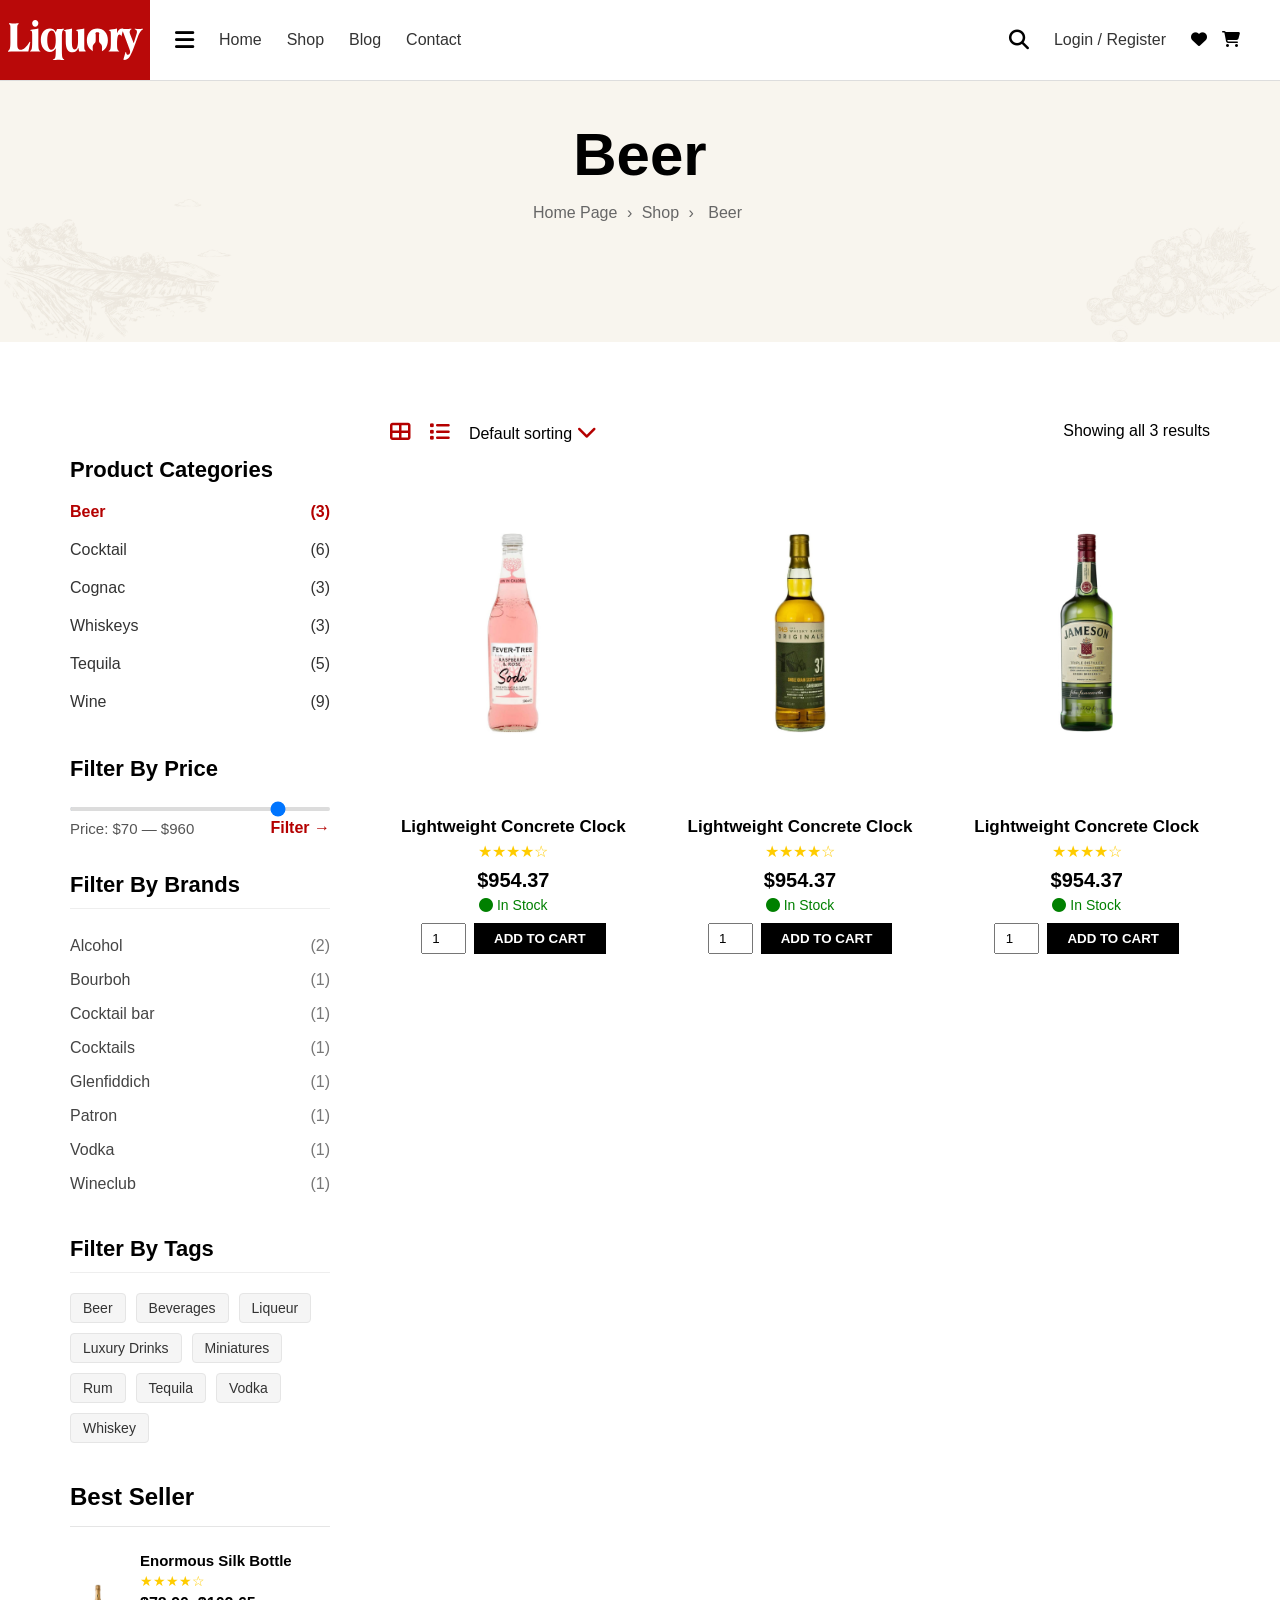
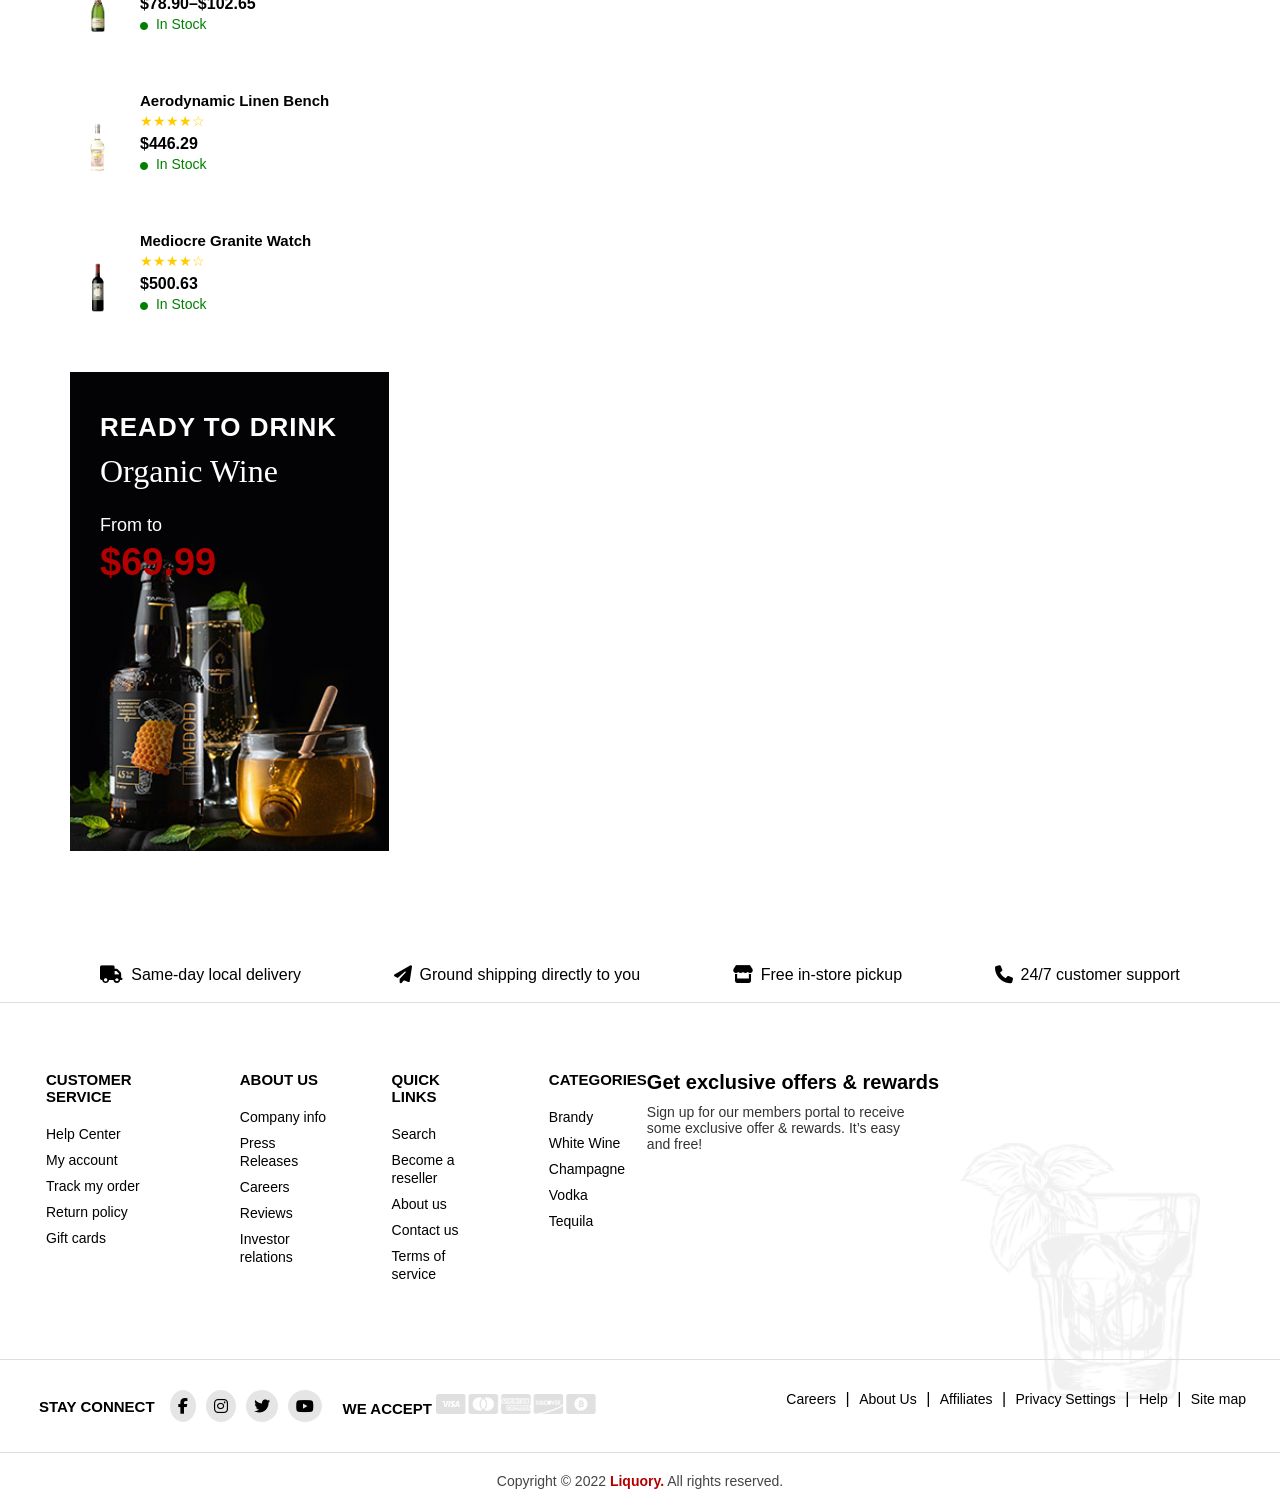
==== commit 92aabe30: "added wishlist" ====
--- a/FinalProject_Front/Beer.html
+++ b/FinalProject_Front/Beer.html
@@ -78,8 +78,12 @@
                     <a href="#">Login / Register</a>
                 </div>
                 <div class="icons-nav">
-                    <i class="fas fa-heart"></i>
+                    <a href="Wishlist.html">
+                        <i class="fas fa-heart"></i>
+                    </a>
+                    <a href="">
                     <i class="fas fa-shopping-cart"></i>
+                    </a>
                 </div>
             </div>
         </nav>
--- a/FinalProject_Front/assets/css/Beer.css
+++ b/FinalProject_Front/assets/css/Beer.css
@@ -91,6 +91,10 @@
 .icons-nav {
     display: flex;
     gap: 15px;
+}
+
+.icons-nav i{
+    color: #000;
 }
 
 section:nth-child(even) {
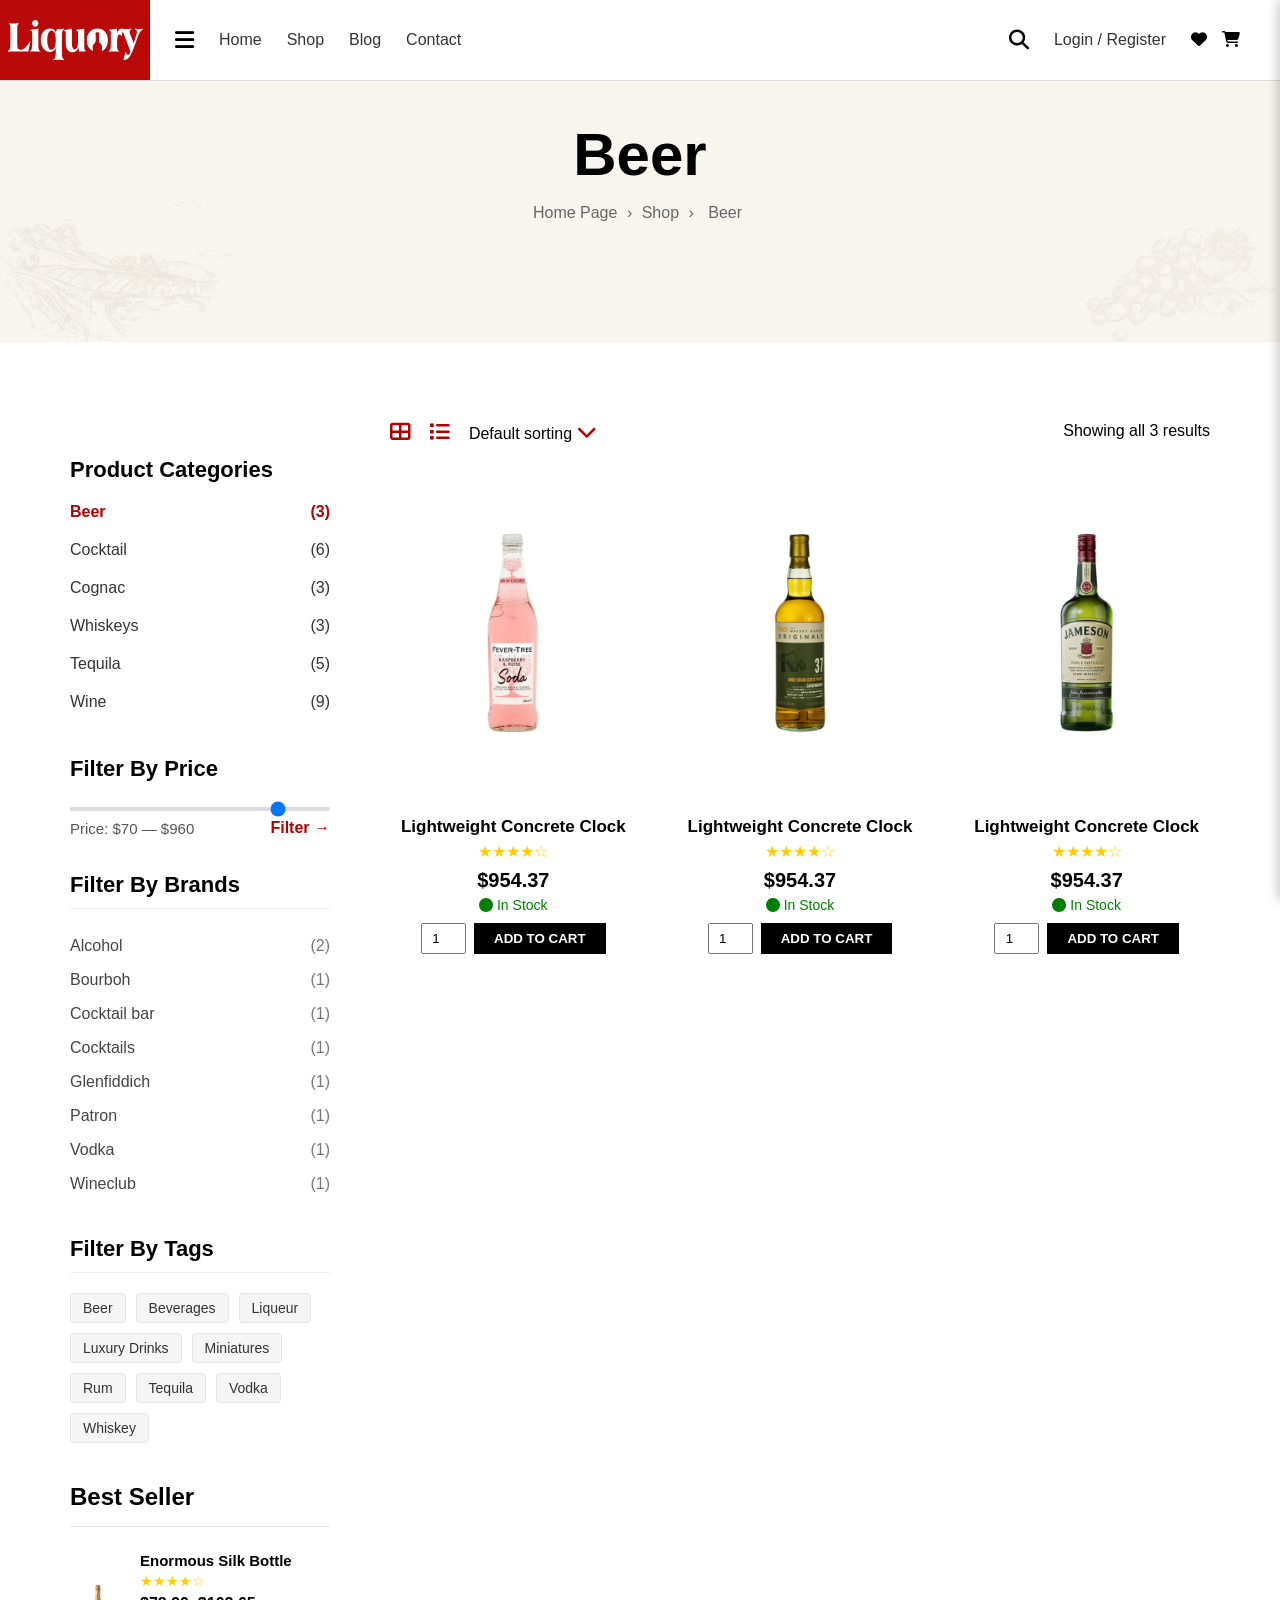
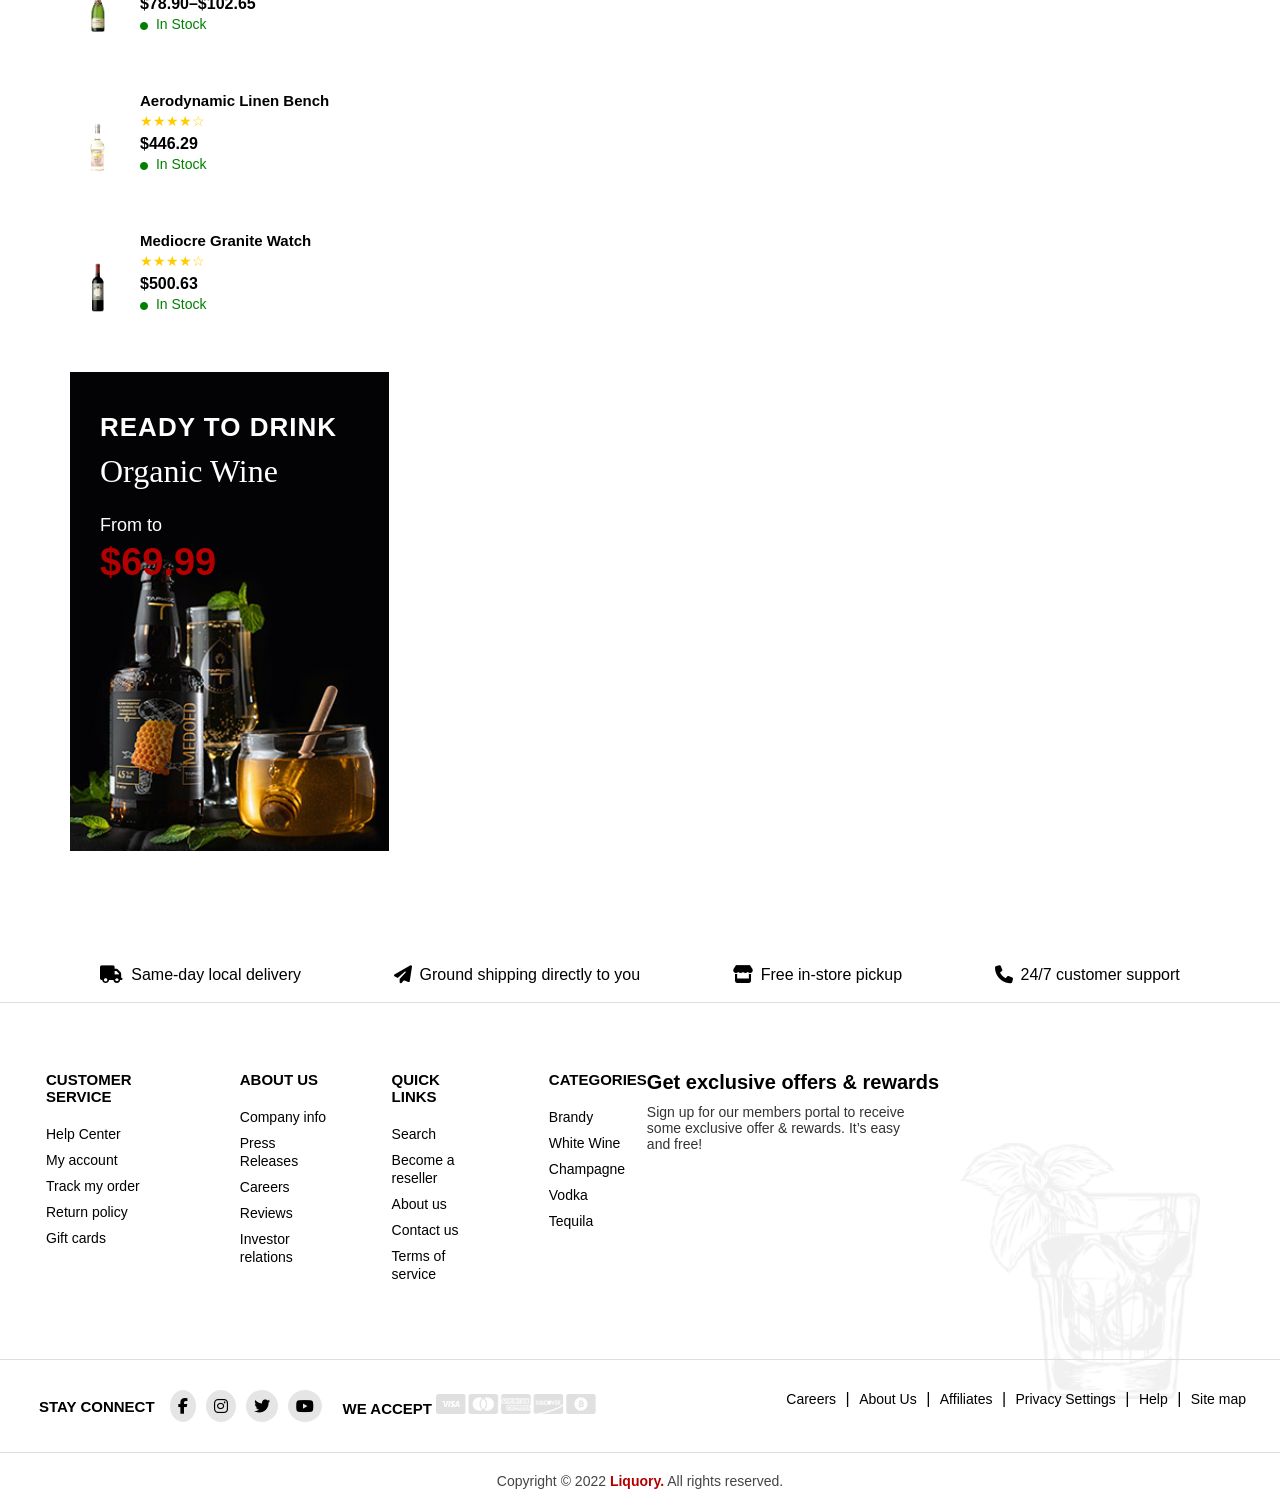
==== commit 820d5261: "added basket section" ====
--- a/FinalProject_Front/Beer.html
+++ b/FinalProject_Front/Beer.html
@@ -81,10 +81,23 @@
                     <a href="Wishlist.html">
                         <i class="fas fa-heart"></i>
                     </a>
-                    <a href="">
-                    <i class="fas fa-shopping-cart"></i>
-                    </a>
-                </div>
+
+                    <i class="fas fa-shopping-cart" id="cartIcon"></i>
+                </div>
+
+
+                <div class="cart-sidebar" id="cartSidebar">
+                    <div class="cart-header">
+                        <h3>Shopping cart</h3>
+                        <span id="closeCart" class="close-btn">CLOSE ×</span>
+                    </div>
+
+                    <div class="cart-body">
+                        <p>No products in the cart.</p>
+                    </div>
+                </div>
+
+                <div class="cart-overlay" id="cartOverlay"></div>
             </div>
         </nav>
     </header>
--- a/FinalProject_Front/assets/css/Beer.css
+++ b/FinalProject_Front/assets/css/Beer.css
@@ -93,7 +93,7 @@
     gap: 15px;
 }
 
-.icons-nav i{
+.icons-nav i {
     color: #000;
 }
 
@@ -110,7 +110,6 @@
 
 
 
-/* ---------- SIDEBAR DROPDOWN (yuxarıdan aşağı düşən) ---------- */
 .sidebar-dropdown {
     position: absolute;
     top: 80px;
@@ -127,20 +126,17 @@
     z-index: 3000;
 }
 
-/* Aktiv olanda görünür */
 .sidebar-dropdown.active {
     display: block;
     animation: dropdownFade 0.25s ease-out;
 }
 
-/* İç siyahı */
 .sidebar-dropdown ul {
     margin: 0;
     padding: 0;
     list-style: none;
 }
 
-/* Hər item */
 .sidebar-dropdown li a {
     display: flex;
     align-items: center;
@@ -153,7 +149,6 @@
     transition: 0.2s;
 }
 
-/* Item hover */
 .sidebar-dropdown li a:hover {
     color: #4d4c4c;
 }
@@ -201,6 +196,83 @@
 /* .sidebar-dropdown a:hover i {
     color: #b40000;
 } */
+
+
+
+
+
+
+
+
+
+
+
+
+
+
+.cart-sidebar {
+    position: fixed;
+    top: 0;
+    right: -400px;
+    width: 400px;
+    height: 100%;
+    background: #fff;
+    box-shadow: -3px 0 10px rgba(0, 0, 0, 0.2);
+    transition: 0.4s ease;
+    z-index: 9999;
+    padding: 20px;
+}
+
+.cart-sidebar.active {
+    right: 0;
+}
+
+.cart-header {
+    display: flex;
+    justify-content: space-between;
+    align-items: center;
+    border-bottom: 1px solid #ccc;
+    padding-bottom: 15px;
+}
+
+.close-btn {
+    cursor: pointer;
+}
+
+.cart-body {
+    padding: 40px 10px;
+    text-align: center;
+}
+
+.cart-overlay {
+    position: fixed;
+    top: 0;
+    left: 0;
+    width: 100%;
+    height: 100%;
+    background: rgba(0, 0, 0, 0.5);
+    display: none;
+    z-index: 999;
+}
+
+.cart-overlay.active {
+    display: block;
+}
+
+#cartIcon {
+    cursor: pointer;
+}
+
+
+
+
+
+
+
+
+
+
+
 
 
 
